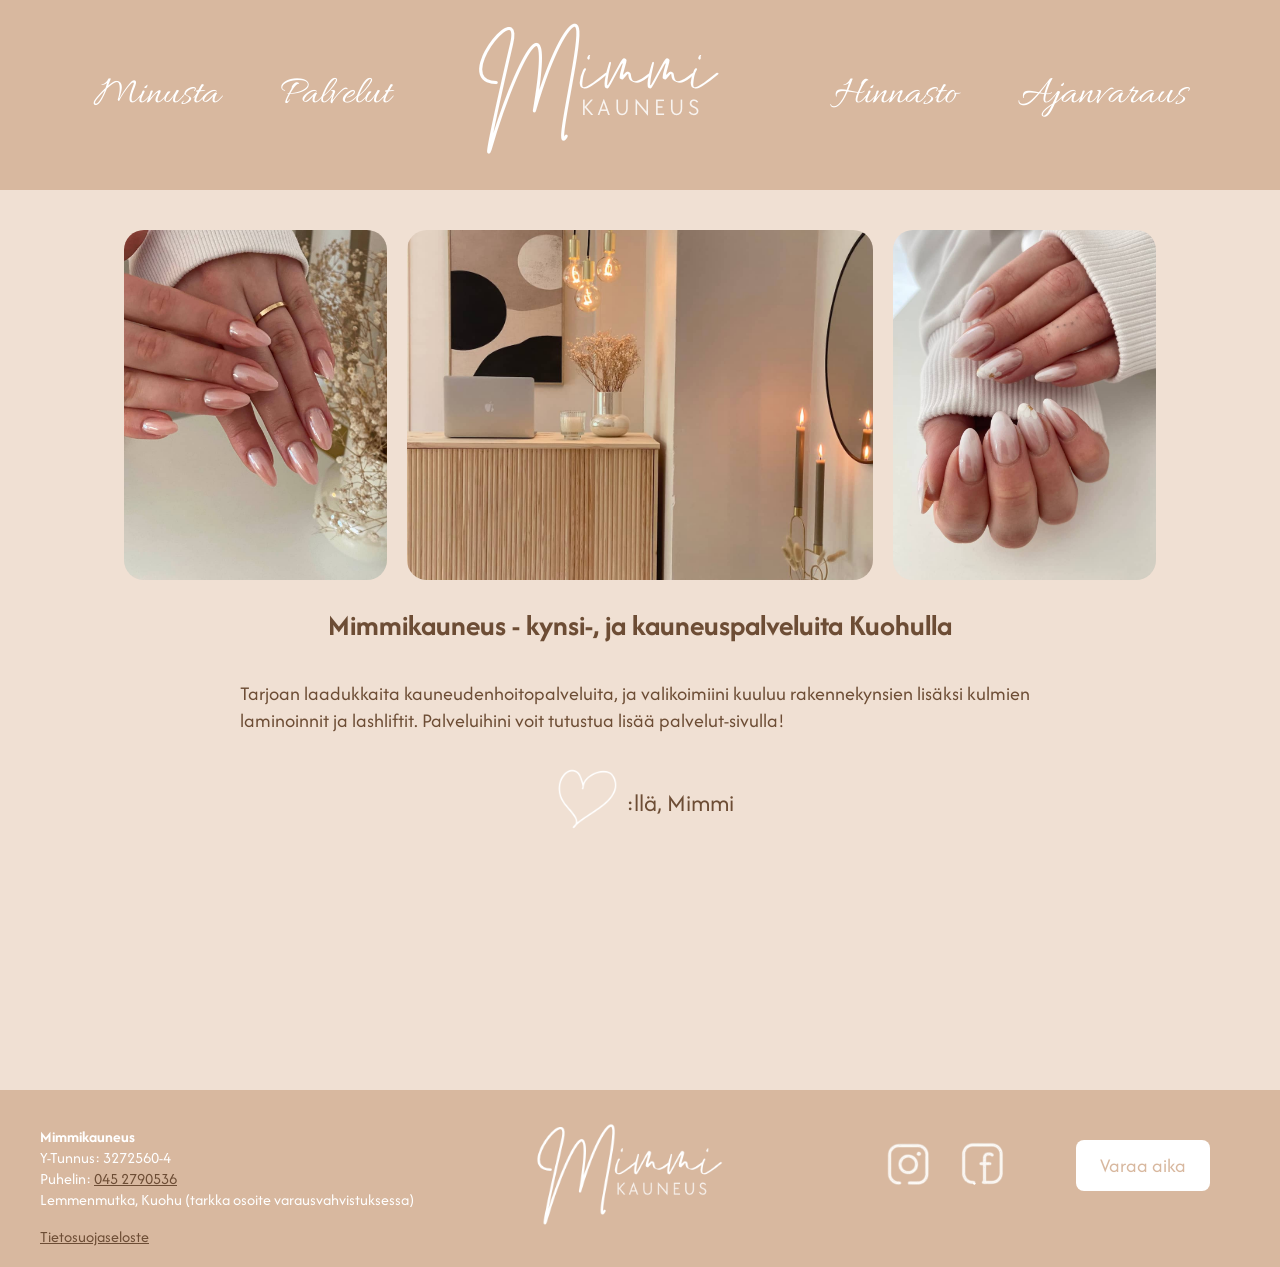
==== index.html @ b6bdaffe "Muokattu minusta sivua ja css, jotta layout menisi paremmin" ====
<!DOCTYPE html>
<html lang="fi">
<head>
    <meta charset="utf-8">
    <meta name="description" content="Mimmikauneus tarjoaa kulmien laminointeja, ripsien kestotaivutuksia sekä rakennekynsipalveluita. Voit varata ajan sivujeni kautta tai suoraan Timmasta!">
    <meta name="viewport" content="width=device-width, initial-scale=1.0">
    <title>Mimmikauneus - Kynnet, ripset sekä kulmien laminoinnit</title>
    <link rel="stylesheet" href="style.css">
    <link rel="icon" type="image/png" sizes="32x32" href="images/mimmifavicon.png">
</head>

<body class="etusivu-page">
    <div class="container">
    <header class="hero">
        <nav class="hero-nav-left">
            <ul>
                <li><a href="minusta.html">Minusta</a></li>
                <li><a href="palvelut.html">Palvelut</a></li>
            </ul>
        </nav>
        <div class="hero-logo">
            <a href="index.html">
                <img src="images/logo_ilmantaustaa.png" alt="Yrityksen logo">
            </a>
        </div>
        <nav class="hero-nav-right">
            <ul>
                <li><a href="hinnasto.html">Hinnasto</a></li>
                <li><a href="ajanvaraus.html">Ajanvaraus</a></li>
            </ul>
        </nav>

    </header>

    <main>

        <section class="etusivu">
        <div class="etusivu-kuvat">
            <img src="images/etusivukuva1.jpg" alt="Mallikuva chromekynsistä">
            <img src="images/etusivu_keskikuva.jpg" alt="Näkymää työhuoneesta">
            <img src="images/etusivukuva2.jpg" alt="Mallikuva babyboomer kynsistä">
            </div>
        </section>

        
    <h2>Mimmikauneus - kynsi-, ja kauneuspalveluita Kuohulla</h2>
   
     <div class="text-content">
<p>Tarjoan laadukkaita kauneudenhoitopalveluita, ja valikoimiini kuuluu rakennekynsien lisäksi
    kulmien laminoinnit ja lashliftit. Palveluihini voit tutustua lisää palvelut-sivulla!
</p>
</div>  

     <div class="allekirjoitus">
    <div class="heart-icon">
        <img src="images/sydän.png" alt="Sydämellä" width="100" height="100">
    </div>

    <div class="sydämellä">
        <p>:llä, Mimmi</p>
    </div>
</div>

      </main>

    <footer>
    <div class="footer-info">
        <p><strong>Mimmikauneus</strong><br>
        Y-Tunnus: 3272560-4<br>
        Puhelin:
        <a href="tel +358452790536" class="footer-phone">045 2790536</a><br>
        Lemmenmutka, Kuohu (tarkka osoite varausvahvistuksessa)</p>
        <a href="https://varaa.timma.fi/dataprotection/mimmikauneus" class="footer-tietosuojaseloste">Tietosuojaseloste</a>
    </div>

    <div class="footer-logo-wrap">
        <a href="index.html">
        <img src="images/logo_ilmantaustaa.png" alt="Mimmikauneus -logo, ilman taustaa" style="height: 150px;">
            </a>
    </div>

<div class="footer-socials">
    <a href="https://www.instagram.com/mimmikauneus/">
        <img src="images/iglogo.png" alt="Instagram-logo" style="width: 60px;">
    </a>
    <a href="https://www.facebook.com/Mimmikauneus">
        <img src="images/fbicon.png" alt="Facebook-logo" style="width: 60px;">
    </a>
</div>

<div class="button">
    <a href="ajanvaraus.html" title="Varaa aikasi helposti tästä" >Varaa aika</a>
</div>

</footer>
</div>
</body>
</html>
---- style.css ----
@import url("https://fonts.googleapis.com/css2?family=Allura&display=swap");
@import url("https://fonts.googleapis.com/css2?family=Afacad+Flux&display=swap");

body {
    margin: 0;
    padding: 0;
    font-family: "Afacad flux", sans-serif;
    color: #6d4d35;
}

.container {
    display: grid;
    grid-template-columns: 1fr;
    grid-template-areas:
    "header"
    "main"
    "nav"
    "footer";
    gap: 0;
}

.hero {
    grid-area: header;
    display: flex;
    align-items: center;
    justify-content: center;
    gap: 0;
    padding: 20px;
    height: 150px;
    background-color: #D8B89F;
    font-family: Allura, sans-serif;
    color: #FFFFFF;
}

.hero-logo {
    display: flex;
    justify-content: center;
    gap: 40px;
}

.hero-logo img {
    margin: 0;
}

.hero-nav {
    flex: 0;
}

nav ul, .hero-nav-left ul, .hero-nav-right ul {
    list-style: none;
    padding: 0;
    margin: 0;
    display: flex;
    align-items: center;
}

.hero-nav-left li, .hero-nav-right li {
    margin: 0 30px;
    font-size: 40px;
}

nav a:link,
nav a:visited {
    text-decoration: none;
    color: #FFFFFF;
}

nav a:hover,
nav a:focus {
    cursor: pointer;
    opacity: 0.7;
}

.etusivu-kuvat {
    display: flex;
    gap: 20px;
    justify-content: center;   
}

.etusivu-kuvat img {
    width: auto;
    height: 350px;
    border-radius: 20px;
    margin-top: 40px;
    margin-right: 0;
}

.etusivu-kuvat img:last-child {
    margin-right: 0;
}

.allekirjoitus {
    display: flex;          
    align-items: center;    
    justify-content: center; 
    gap: 0px;              
    margin-top: 20px;       
}

.sydämellä p {
    margin: 0;
    font-size: 25px; 
}


.heart-icon img {
    width: 80px;  
    height: auto;
}

main {
    grid-area: main;
    text-align: center;
    margin: 0;
    padding: 0;
    background-color: #f0e0d3;
    font-size: 20px;
    min-height: 900px;
}

main p {
    max-width: 800px;
    margin-left: auto;
    margin-right: auto;
    text-align: left;
}

.minusta-page .about-title {
    margin-top: -10px;
    margin-bottom: 10px;
    text-align: left;
}

.minusta-page .mimmi {
    font-family: "Allura", cursive;
    font-size: 70px; 
    color: #6d4d35;
}


.minusta-page .about-container {
    display: flex;
    align-items: flex-start;
    gap: 40px;
    max-width: 1100px; 
    margin: 40px auto;
    padding: 0 20px;
}

.minusta-page .text-content {
    margin-top: 10px;
}

.minusta-page .minusta-image {
    display: flex;
    justify-content: center;
    align-items: flex-start;
    gap: 20px;
    margin-top: 0px;
    width: 100%;
    }

.minusta-page .minusta-image img {
    width: 100%;
    max-width: 420px; 
    height: auto;
    border-radius: 10px;
    margin-top: 100px;
}


.hinnasto-page .image-row img {
    height: 630px;
    width: auto;
    border-radius: 20px;
    margin-top: 25px;
    margin-right: 25px;
    display: block;
}

.hinnasto-page .image-row {
    display: flex;
    justify-content: center;
    align-items: flex-start;
    gap: 20px;
    margin-top: 20px;
    width: 100%;
}

h3 {
    margin-top: 40px;  
}

.hinnasto-page .lisakuvat-image-row {
    display: flex;
    justify-content: center;
    gap: 15px;
    margin: 20px 0;
}

.hinnasto-page .lisakuvat-image-row img {
    width: 250px;
    border-radius: 20px;
    margin: 20px 7px;
}

.palvelut-page .palvelu-images {
    display: flex;
    justify-content: center;
    align-items: flex-start;
    gap: 20px;
    margin-top: 20px;
    width: 100%;
}

.palvelut-page .palvelu-images img {
    height: 450px;
    width: auto;
    border-radius: 20px;
    margin-top: 25px;
    margin-right: 15px;
    display: block;
}

.text-content {
margin-bottom: 25px;
margin-top: 35px;
}


footer {
    grid-area: footer;
    display: flex;
    justify-content: space-between; 
    align-items: flex-start;        
    box-sizing: border-box;
    padding: 20px 40px;            
    background-color: #D8B89F;
    color: #FFFFFF;
    height: auto;
    position: relative;
}

.footer-phone {
    color: #6d4d35;
}

.footer-tietosuojaseloste {
    color: #6d4d35;
}

footer img {
    position: static; 
    transform: none;
    margin: 0;
}


.footer-logo-wrap {
    position: absolute;
    left: 50%;
    top: 50%;
    transform: translate(-50%, -50%);
    display: flex;
    justify-content: center;
}


.footer-socials {
    display: flex;
    gap: 15px;
    margin-top: 22px;
    margin-left: 400px;
}

.button a {
    display: grid;
    margin-top: 30px;
    margin-right: 30px;
    padding: 12px 24px;
    background-color: #ffffff;
    color: #D8B89F;
    font-size: 20px;
    border-radius: 8px;
    text-decoration: none;
    font-family: "Afacad Flux", sans-serif;
    transition: 0.2s;
}

.button a:hover {
    background-color: #f5e8df;
    cursor: pointer;
}


@media (max-width: 768px) {
    .etusivu-page .etusivu-kuvat {
        display: flex;
        flex-direction: row;
        align-items: center;
        justify-content: center;
        padding: 20px;
        gap: 10px;
    }

    .etusivu-page .etusivu-kuvat img {
        width: 30%;
        max-width: 350px;
        height: 200px;
    }

    .hinnasto-page .image-row,
    .lisakuvat-image-row {
        flex-direction: column;
        align-items: center;
        gap: 20px;
    }

    .hinnasto-page .image-row img,
    .lisakuvat-image-row img {
        width: 90%;
        max-width: 350px;
        margin-right: 0;
    }
    
    .palvelut-page .palvelu-images {
        flex-direction: column;
        align-items: center;
        gap: 20px;
    }
    
    .palvelut-page .palvelu-images img {
        width: 90%;
        max-width: 350px;
        height: 450px;
        margin-right: 0;
    }

    .minusta-page .minusta-image {
        
        align-items: center;
        gap: 20px;
    }

    .minusta-page .minusta-image img {
        display: block;
        width: 90%;
        max-width: 350px;
        margin-right: 0;
    }

    .minusta-page .about-container {
        flex-direction: column;
        align-items: center;
        text-align: center;
        gap: 40px;
    }

    main p {
        max-width: 90%;
        margin-bottom: 0;
        padding-bottom: 0;
        margin-left: auto;
        margin-right: auto;
        font-size: 18px;
    }
    h3 {
        font-size: 22px;
    }
    .hero-nav-left ul,
    .hero-nav-right ul {
        flex-direction: column;
        gap: 10px;
    }
    .hero-nav-left li,
    .hero-nav-right li {
        font-size: 36px;
    }
    .hero-logo img {
        width: 180px;
        height: auto;
    }
    .hero {
        flex-direction: column;
        gap: 20px;
        height: auto;
        padding: 30px 0;
    }
    .footer-logo-wrap {
        position: static;
        transform: none;
        display: flex;
        justify-content: center;
        width: 100%;
        margin: 10px 0;
    }

    .footer-logo-wrap img {
        width: auto;
        height: 50px;
    }

    .footer-socials {
        margin-top: 0;
        margin-left: 0;
        justify-content: center;
    }

    .button {
        margin-top: 10px;
        margin-left: 0;
        margin-bottom: 20px;
    }

    .button a {
        margin: 0 auto;
    }

    footer {
        flex-direction: column;
        align-items: center;
        gap: 20px;
        height: auto;
        overflow: auto;
    }

    .footer-info {
        flex-direction: column;
        text-align: center;   
    }
}
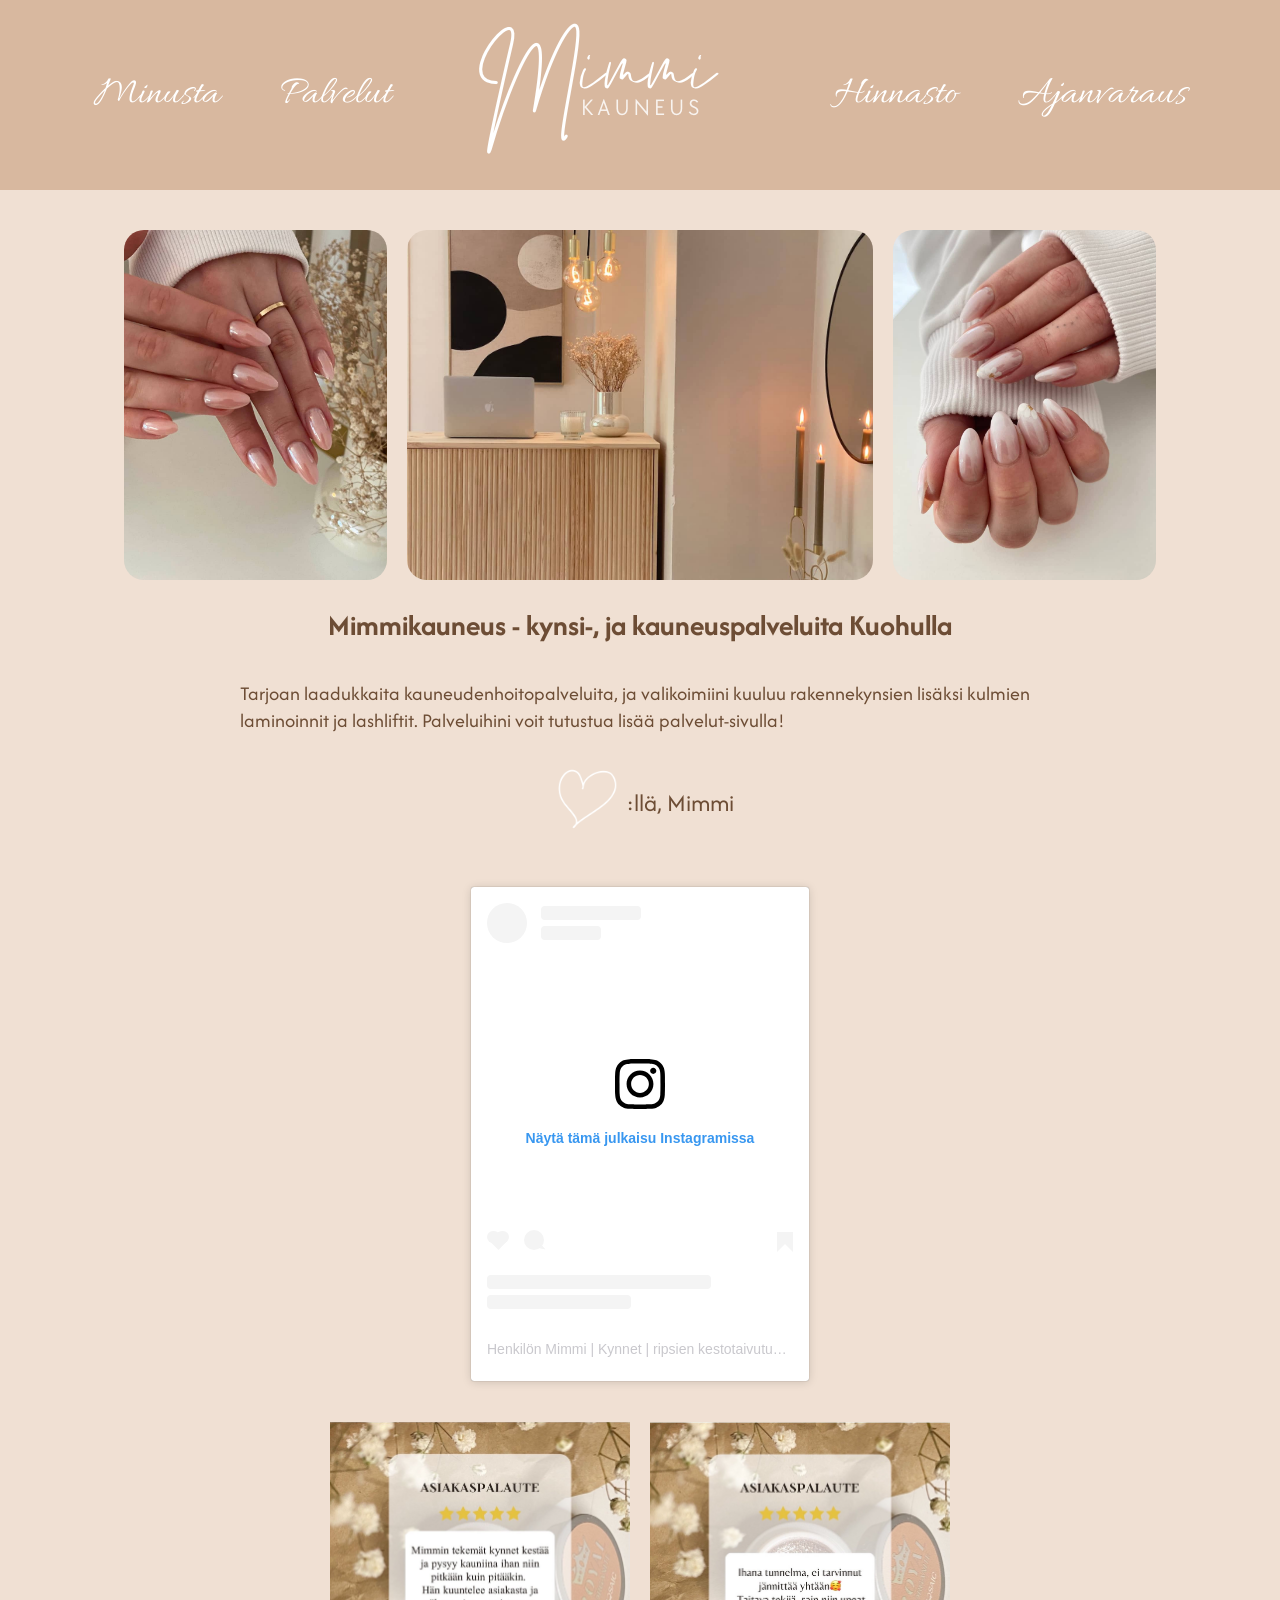
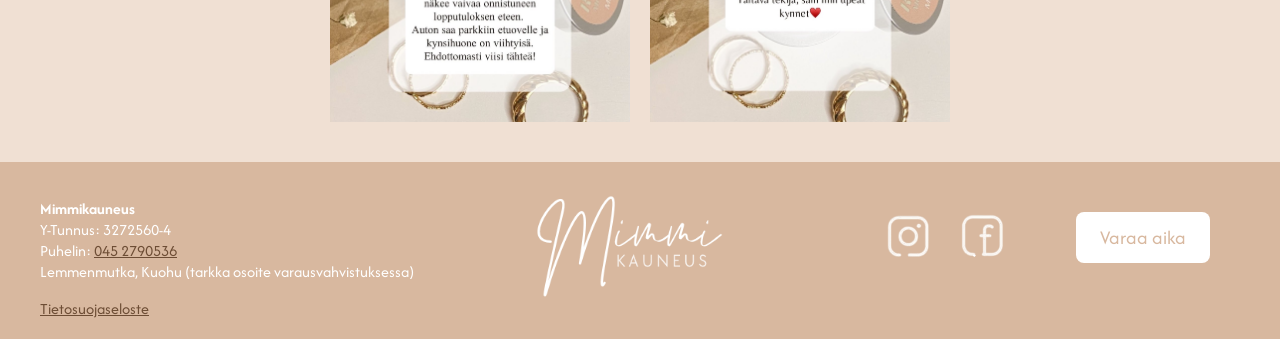
==== commit 9a324dff: "Lisäsin videoupotten instagramista etusivulle sekä 2 asiakaspalautekuvaa" ====
--- a/index.html
+++ b/index.html
@@ -61,6 +61,18 @@
     </div>
 </div>
 
+<div class="content-wrapper">
+    <div class="instagram-container">
+    <blockquote class="instagram-media" data-instgrm-captioned data-instgrm-permalink="https://www.instagram.com/reel/DO6Z-EXDJIs/?utm_source=ig_embed&amp;utm_campaign=loading" data-instgrm-version="14" style=" background:#FFF; border:0; border-radius:3px; box-shadow:0 0 1px 0 rgba(0,0,0,0.5),0 1px 10px 0 rgba(0,0,0,0.15); margin: 1px; max-width:540px; min-width:326px; padding:0; width:99.375%; width:-webkit-calc(100% - 2px); width:calc(100% - 2px);"><div style="padding:16px;"> <a href="https://www.instagram.com/reel/DO6Z-EXDJIs/?utm_source=ig_embed&amp;utm_campaign=loading" style=" background:#FFFFFF; line-height:0; padding:0 0; text-align:center; text-decoration:none; width:100%;" target="_blank"> <div style=" display: flex; flex-direction: row; align-items: center;"> <div style="background-color: #F4F4F4; border-radius: 50%; flex-grow: 0; height: 40px; margin-right: 14px; width: 40px;"></div> <div style="display: flex; flex-direction: column; flex-grow: 1; justify-content: center;"> <div style=" background-color: #F4F4F4; border-radius: 4px; flex-grow: 0; height: 14px; margin-bottom: 6px; width: 100px;"></div> <div style=" background-color: #F4F4F4; border-radius: 4px; flex-grow: 0; height: 14px; width: 60px;"></div></div></div><div style="padding: 19% 0;"></div> <div style="display:block; height:50px; margin:0 auto 12px; width:50px;"><svg width="50px" height="50px" viewBox="0 0 60 60" version="1.1" xmlns="https://www.w3.org/2000/svg" xmlns:xlink="https://www.w3.org/1999/xlink"><g stroke="none" stroke-width="1" fill="none" fill-rule="evenodd"><g transform="translate(-511.000000, -20.000000)" fill="#000000"><g><path d="M556.869,30.41 C554.814,30.41 553.148,32.076 553.148,34.131 C553.148,36.186 554.814,37.852 556.869,37.852 C558.924,37.852 560.59,36.186 560.59,34.131 C560.59,32.076 558.924,30.41 556.869,30.41 M541,60.657 C535.114,60.657 530.342,55.887 530.342,50 C530.342,44.114 535.114,39.342 541,39.342 C546.887,39.342 551.658,44.114 551.658,50 C551.658,55.887 546.887,60.657 541,60.657 M541,33.886 C532.1,33.886 524.886,41.1 524.886,50 C524.886,58.899 532.1,66.113 541,66.113 C549.9,66.113 557.115,58.899 557.115,50 C557.115,41.1 549.9,33.886 541,33.886 M565.378,62.101 C565.244,65.022 564.756,66.606 564.346,67.663 C563.803,69.06 563.154,70.057 562.106,71.106 C561.058,72.155 560.06,72.803 558.662,73.347 C557.607,73.757 556.021,74.244 553.102,74.378 C549.944,74.521 548.997,74.552 541,74.552 C533.003,74.552 532.056,74.521 528.898,74.378 C525.979,74.244 524.393,73.757 523.338,73.347 C521.94,72.803 520.942,72.155 519.894,71.106 C518.846,70.057 518.197,69.06 517.654,67.663 C517.244,66.606 516.755,65.022 516.623,62.101 C516.479,58.943 516.448,57.996 516.448,50 C516.448,42.003 516.479,41.056 516.623,37.899 C516.755,34.978 517.244,33.391 517.654,32.338 C518.197,30.938 518.846,29.942 519.894,28.894 C520.942,27.846 521.94,27.196 523.338,26.654 C524.393,26.244 525.979,25.756 528.898,25.623 C532.057,25.479 533.004,25.448 541,25.448 C548.997,25.448 549.943,25.479 553.102,25.623 C556.021,25.756 557.607,26.244 558.662,26.654 C560.06,27.196 561.058,27.846 562.106,28.894 C563.154,29.942 563.803,30.938 564.346,32.338 C564.756,33.391 565.244,34.978 565.378,37.899 C565.522,41.056 565.552,42.003 565.552,50 C565.552,57.996 565.522,58.943 565.378,62.101 M570.82,37.631 C570.674,34.438 570.167,32.258 569.425,30.349 C568.659,28.377 567.633,26.702 565.965,25.035 C564.297,23.368 562.623,22.342 560.652,21.575 C558.743,20.834 556.562,20.326 553.369,20.18 C550.169,20.033 549.148,20 541,20 C532.853,20 531.831,20.033 528.631,20.18 C525.438,20.326 523.257,20.834 521.349,21.575 C519.376,22.342 517.703,23.368 516.035,25.035 C514.368,26.702 513.342,28.377 512.574,30.349 C511.834,32.258 511.326,34.438 511.181,37.631 C511.035,40.831 511,41.851 511,50 C511,58.147 511.035,59.17 511.181,62.369 C511.326,65.562 511.834,67.743 512.574,69.651 C513.342,71.625 514.368,73.296 516.035,74.965 C517.703,76.634 519.376,77.658 521.349,78.425 C523.257,79.167 525.438,79.673 528.631,79.82 C531.831,79.965 532.853,80.001 541,80.001 C549.148,80.001 550.169,79.965 553.369,79.82 C556.562,79.673 558.743,79.167 560.652,78.425 C562.623,77.658 564.297,76.634 565.965,74.965 C567.633,73.296 568.659,71.625 569.425,69.651 C570.167,67.743 570.674,65.562 570.82,62.369 C570.966,59.17 571,58.147 571,50 C571,41.851 570.966,40.831 570.82,37.631"></path></g></g></g></svg></div><div style="padding-top: 8px;"> <div style=" color:#3897f0; font-family:Arial,sans-serif; font-size:14px; font-style:normal; font-weight:550; line-height:18px;">Näytä tämä julkaisu Instagramissa</div></div><div style="padding: 12.5% 0;"></div> <div style="display: flex; flex-direction: row; margin-bottom: 14px; align-items: center;"><div> <div style="background-color: #F4F4F4; border-radius: 50%; height: 12.5px; width: 12.5px; transform: translateX(0px) translateY(7px);"></div> <div style="background-color: #F4F4F4; height: 12.5px; transform: rotate(-45deg) translateX(3px) translateY(1px); width: 12.5px; flex-grow: 0; margin-right: 14px; margin-left: 2px;"></div> <div style="background-color: #F4F4F4; border-radius: 50%; height: 12.5px; width: 12.5px; transform: translateX(9px) translateY(-18px);"></div></div><div style="margin-left: 8px;"> <div style=" background-color: #F4F4F4; border-radius: 50%; flex-grow: 0; height: 20px; width: 20px;"></div> <div style=" width: 0; height: 0; border-top: 2px solid transparent; border-left: 6px solid #f4f4f4; border-bottom: 2px solid transparent; transform: translateX(16px) translateY(-4px) rotate(30deg)"></div></div><div style="margin-left: auto;"> <div style=" width: 0px; border-top: 8px solid #F4F4F4; border-right: 8px solid transparent; transform: translateY(16px);"></div> <div style=" background-color: #F4F4F4; flex-grow: 0; height: 12px; width: 16px; transform: translateY(-4px);"></div> <div style=" width: 0; height: 0; border-top: 8px solid #F4F4F4; border-left: 8px solid transparent; transform: translateY(-4px) translateX(8px);"></div></div></div> <div style="display: flex; flex-direction: column; flex-grow: 1; justify-content: center; margin-bottom: 24px;"> <div style=" background-color: #F4F4F4; border-radius: 4px; flex-grow: 0; height: 14px; margin-bottom: 6px; width: 224px;"></div> <div style=" background-color: #F4F4F4; border-radius: 4px; flex-grow: 0; height: 14px; width: 144px;"></div></div></a><p style=" color:#c9c8cd; font-family:Arial,sans-serif; font-size:14px; line-height:17px; margin-bottom:0; margin-top:8px; overflow:hidden; padding:8px 0 7px; text-align:center; text-overflow:ellipsis; white-space:nowrap;"><a href="https://www.instagram.com/reel/DO6Z-EXDJIs/?utm_source=ig_embed&amp;utm_campaign=loading" style=" color:#c9c8cd; font-family:Arial,sans-serif; font-size:14px; font-style:normal; font-weight:normal; line-height:17px; text-decoration:none;" target="_blank">Henkilön Mimmi | Kynnet | ripsien kestotaivutus | kulmien laminointi (@mimmikauneus) jakama julkaisu</a></p></div></blockquote>
+    <script async src="//www.instagram.com/embed.js"></script>
+</div>
+
+<div class="feedback-container">
+    <img src="images/arvostelu1.jpg" alt="Asiakaspalaute kynsistä" width="300px">
+    <img src="images/arvostelu2.jpg" alt="Asiakaspalaute kynsistä" width="300px">
+</div>
+</div>
+
       </main>
 
     <footer>
--- a/style.css
+++ b/style.css
@@ -106,6 +106,38 @@
 .heart-icon img {
     width: 80px;  
     height: auto;
+}
+
+.content-wrapper {
+    display: flex;
+    flex-direction: column;
+    align-items: center;
+    gap: 40px; 
+    margin: 40px auto;
+}
+
+.instagram-container {
+    width: 100%;
+    max-width: 340px;
+    display: flex;
+    justify-content: center;
+}
+
+
+.feedback-container {
+    display: flex;
+    flex-direction: row; 
+    justify-content: center;
+    gap: 20px;
+    width: 100%;
+    max-width: 300px; 
+}
+
+.feedback-img {
+    width: 45%; 
+    max-width: 350px;
+    height: auto;
+    border-radius: 20px;
 }
 
 main {
@@ -309,6 +341,15 @@
         height: 200px;
     }
 
+    .feedback-container {
+        flex-direction: column;
+        align-items: center;
+    }
+    .feedback-img {
+        width: 90%;
+    }
+
+
     .hinnasto-page .image-row,
     .lisakuvat-image-row {
         flex-direction: column;
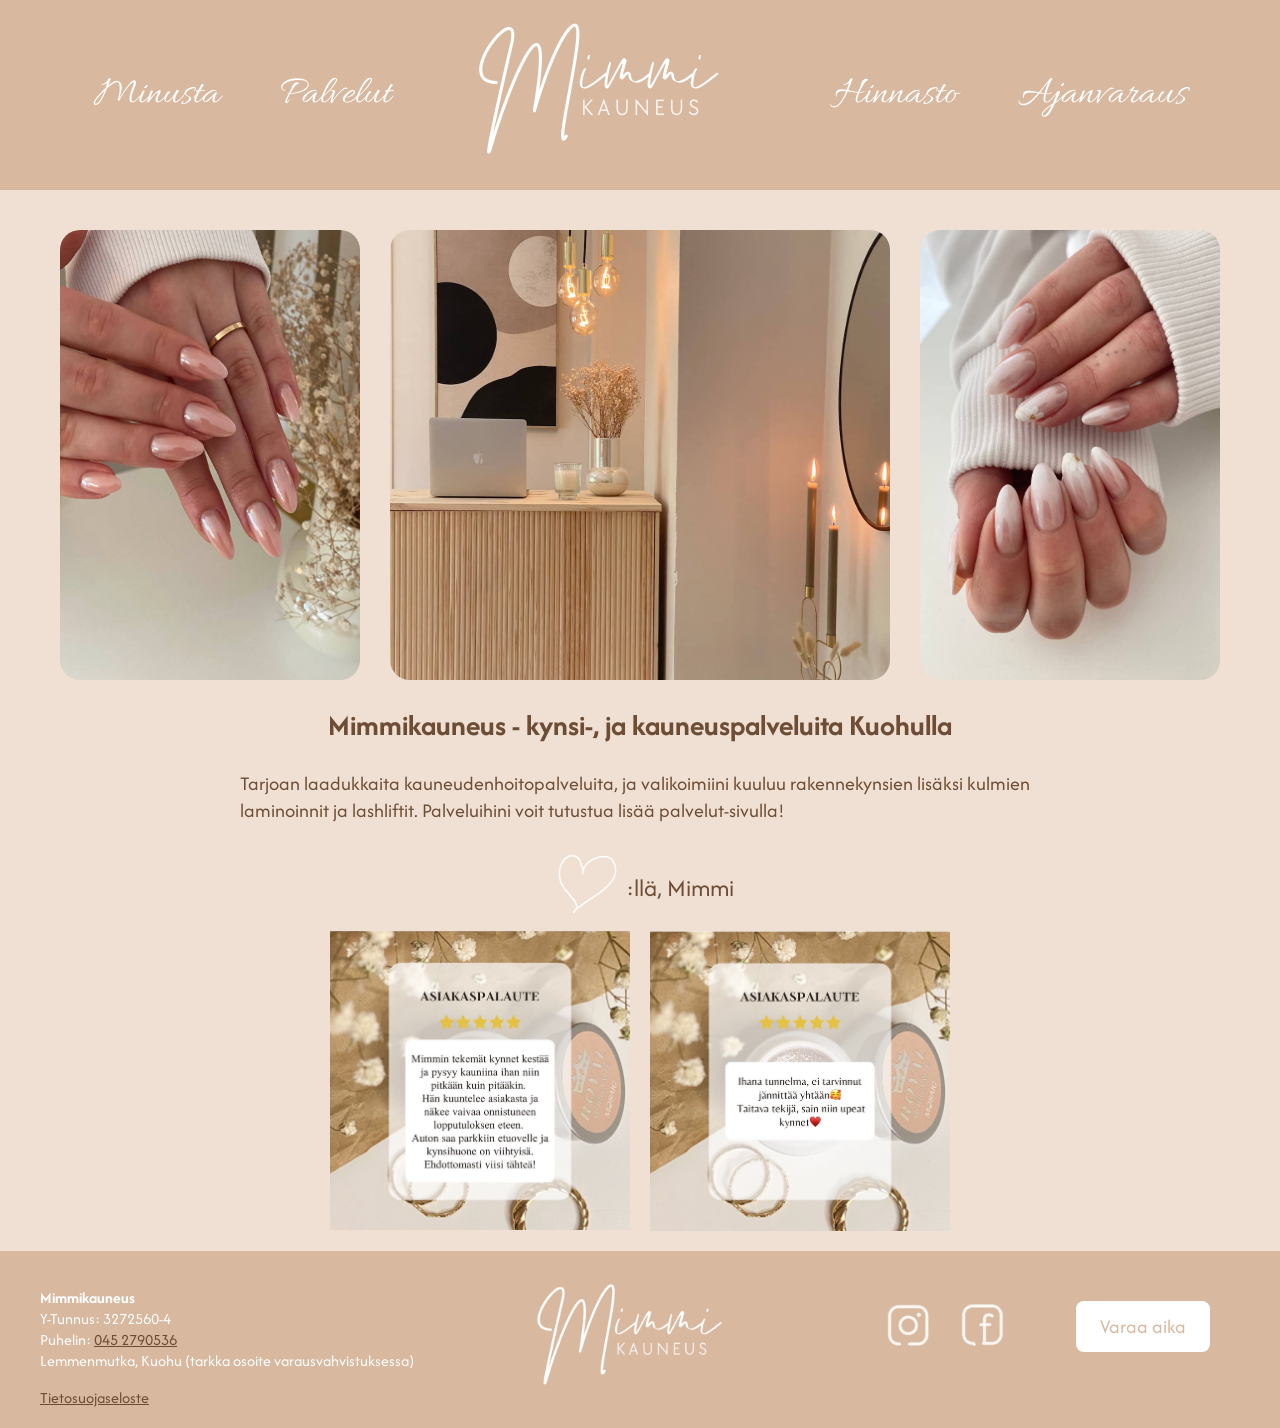
==== commit 3688e559: "Poistin instagram-videoupotuksen etusivulta ja muokkasin etusivun kuvien leveyttä" ====
--- a/index.html
+++ b/index.html
@@ -36,9 +36,9 @@
 
         <section class="etusivu">
         <div class="etusivu-kuvat">
-            <img src="images/etusivukuva1.jpg" alt="Mallikuva chromekynsistä">
-            <img src="images/etusivu_keskikuva.jpg" alt="Näkymää työhuoneesta">
-            <img src="images/etusivukuva2.jpg" alt="Mallikuva babyboomer kynsistä">
+            <img src="images/etusivukuva1.jpg" width="300" alt="Mallikuva chromekynsistä">
+            <img src="images/etusivu_keskikuva.jpg" width="500" alt="Näkymää työhuoneesta">
+            <img src="images/etusivukuva2.jpg" width="300" alt="Mallikuva babyboomer kynsistä">
             </div>
         </section>
 
@@ -61,17 +61,14 @@
     </div>
 </div>
 
-<div class="content-wrapper">
-    <div class="instagram-container">
-    <blockquote class="instagram-media" data-instgrm-captioned data-instgrm-permalink="https://www.instagram.com/reel/DO6Z-EXDJIs/?utm_source=ig_embed&amp;utm_campaign=loading" data-instgrm-version="14" style=" background:#FFF; border:0; border-radius:3px; box-shadow:0 0 1px 0 rgba(0,0,0,0.5),0 1px 10px 0 rgba(0,0,0,0.15); margin: 1px; max-width:540px; min-width:326px; padding:0; width:99.375%; width:-webkit-calc(100% - 2px); width:calc(100% - 2px);"><div style="padding:16px;"> <a href="https://www.instagram.com/reel/DO6Z-EXDJIs/?utm_source=ig_embed&amp;utm_campaign=loading" style=" background:#FFFFFF; line-height:0; padding:0 0; text-align:center; text-decoration:none; width:100%;" target="_blank"> <div style=" display: flex; flex-direction: row; align-items: center;"> <div style="background-color: #F4F4F4; border-radius: 50%; flex-grow: 0; height: 40px; margin-right: 14px; width: 40px;"></div> <div style="display: flex; flex-direction: column; flex-grow: 1; justify-content: center;"> <div style=" background-color: #F4F4F4; border-radius: 4px; flex-grow: 0; height: 14px; margin-bottom: 6px; width: 100px;"></div> <div style=" background-color: #F4F4F4; border-radius: 4px; flex-grow: 0; height: 14px; width: 60px;"></div></div></div><div style="padding: 19% 0;"></div> <div style="display:block; height:50px; margin:0 auto 12px; width:50px;"><svg width="50px" height="50px" viewBox="0 0 60 60" version="1.1" xmlns="https://www.w3.org/2000/svg" xmlns:xlink="https://www.w3.org/1999/xlink"><g stroke="none" stroke-width="1" fill="none" fill-rule="evenodd"><g transform="translate(-511.000000, -20.000000)" fill="#000000"><g><path d="M556.869,30.41 C554.814,30.41 553.148,32.076 553.148,34.131 C553.148,36.186 554.814,37.852 556.869,37.852 C558.924,37.852 560.59,36.186 560.59,34.131 C560.59,32.076 558.924,30.41 556.869,30.41 M541,60.657 C535.114,60.657 530.342,55.887 530.342,50 C530.342,44.114 535.114,39.342 541,39.342 C546.887,39.342 551.658,44.114 551.658,50 C551.658,55.887 546.887,60.657 541,60.657 M541,33.886 C532.1,33.886 524.886,41.1 524.886,50 C524.886,58.899 532.1,66.113 541,66.113 C549.9,66.113 557.115,58.899 557.115,50 C557.115,41.1 549.9,33.886 541,33.886 M565.378,62.101 C565.244,65.022 564.756,66.606 564.346,67.663 C563.803,69.06 563.154,70.057 562.106,71.106 C561.058,72.155 560.06,72.803 558.662,73.347 C557.607,73.757 556.021,74.244 553.102,74.378 C549.944,74.521 548.997,74.552 541,74.552 C533.003,74.552 532.056,74.521 528.898,74.378 C525.979,74.244 524.393,73.757 523.338,73.347 C521.94,72.803 520.942,72.155 519.894,71.106 C518.846,70.057 518.197,69.06 517.654,67.663 C517.244,66.606 516.755,65.022 516.623,62.101 C516.479,58.943 516.448,57.996 516.448,50 C516.448,42.003 516.479,41.056 516.623,37.899 C516.755,34.978 517.244,33.391 517.654,32.338 C518.197,30.938 518.846,29.942 519.894,28.894 C520.942,27.846 521.94,27.196 523.338,26.654 C524.393,26.244 525.979,25.756 528.898,25.623 C532.057,25.479 533.004,25.448 541,25.448 C548.997,25.448 549.943,25.479 553.102,25.623 C556.021,25.756 557.607,26.244 558.662,26.654 C560.06,27.196 561.058,27.846 562.106,28.894 C563.154,29.942 563.803,30.938 564.346,32.338 C564.756,33.391 565.244,34.978 565.378,37.899 C565.522,41.056 565.552,42.003 565.552,50 C565.552,57.996 565.522,58.943 565.378,62.101 M570.82,37.631 C570.674,34.438 570.167,32.258 569.425,30.349 C568.659,28.377 567.633,26.702 565.965,25.035 C564.297,23.368 562.623,22.342 560.652,21.575 C558.743,20.834 556.562,20.326 553.369,20.18 C550.169,20.033 549.148,20 541,20 C532.853,20 531.831,20.033 528.631,20.18 C525.438,20.326 523.257,20.834 521.349,21.575 C519.376,22.342 517.703,23.368 516.035,25.035 C514.368,26.702 513.342,28.377 512.574,30.349 C511.834,32.258 511.326,34.438 511.181,37.631 C511.035,40.831 511,41.851 511,50 C511,58.147 511.035,59.17 511.181,62.369 C511.326,65.562 511.834,67.743 512.574,69.651 C513.342,71.625 514.368,73.296 516.035,74.965 C517.703,76.634 519.376,77.658 521.349,78.425 C523.257,79.167 525.438,79.673 528.631,79.82 C531.831,79.965 532.853,80.001 541,80.001 C549.148,80.001 550.169,79.965 553.369,79.82 C556.562,79.673 558.743,79.167 560.652,78.425 C562.623,77.658 564.297,76.634 565.965,74.965 C567.633,73.296 568.659,71.625 569.425,69.651 C570.167,67.743 570.674,65.562 570.82,62.369 C570.966,59.17 571,58.147 571,50 C571,41.851 570.966,40.831 570.82,37.631"></path></g></g></g></svg></div><div style="padding-top: 8px;"> <div style=" color:#3897f0; font-family:Arial,sans-serif; font-size:14px; font-style:normal; font-weight:550; line-height:18px;">Näytä tämä julkaisu Instagramissa</div></div><div style="padding: 12.5% 0;"></div> <div style="display: flex; flex-direction: row; margin-bottom: 14px; align-items: center;"><div> <div style="background-color: #F4F4F4; border-radius: 50%; height: 12.5px; width: 12.5px; transform: translateX(0px) translateY(7px);"></div> <div style="background-color: #F4F4F4; height: 12.5px; transform: rotate(-45deg) translateX(3px) translateY(1px); width: 12.5px; flex-grow: 0; margin-right: 14px; margin-left: 2px;"></div> <div style="background-color: #F4F4F4; border-radius: 50%; height: 12.5px; width: 12.5px; transform: translateX(9px) translateY(-18px);"></div></div><div style="margin-left: 8px;"> <div style=" background-color: #F4F4F4; border-radius: 50%; flex-grow: 0; height: 20px; width: 20px;"></div> <div style=" width: 0; height: 0; border-top: 2px solid transparent; border-left: 6px solid #f4f4f4; border-bottom: 2px solid transparent; transform: translateX(16px) translateY(-4px) rotate(30deg)"></div></div><div style="margin-left: auto;"> <div style=" width: 0px; border-top: 8px solid #F4F4F4; border-right: 8px solid transparent; transform: translateY(16px);"></div> <div style=" background-color: #F4F4F4; flex-grow: 0; height: 12px; width: 16px; transform: translateY(-4px);"></div> <div style=" width: 0; height: 0; border-top: 8px solid #F4F4F4; border-left: 8px solid transparent; transform: translateY(-4px) translateX(8px);"></div></div></div> <div style="display: flex; flex-direction: column; flex-grow: 1; justify-content: center; margin-bottom: 24px;"> <div style=" background-color: #F4F4F4; border-radius: 4px; flex-grow: 0; height: 14px; margin-bottom: 6px; width: 224px;"></div> <div style=" background-color: #F4F4F4; border-radius: 4px; flex-grow: 0; height: 14px; width: 144px;"></div></div></a><p style=" color:#c9c8cd; font-family:Arial,sans-serif; font-size:14px; line-height:17px; margin-bottom:0; margin-top:8px; overflow:hidden; padding:8px 0 7px; text-align:center; text-overflow:ellipsis; white-space:nowrap;"><a href="https://www.instagram.com/reel/DO6Z-EXDJIs/?utm_source=ig_embed&amp;utm_campaign=loading" style=" color:#c9c8cd; font-family:Arial,sans-serif; font-size:14px; font-style:normal; font-weight:normal; line-height:17px; text-decoration:none;" target="_blank">Henkilön Mimmi | Kynnet | ripsien kestotaivutus | kulmien laminointi (@mimmikauneus) jakama julkaisu</a></p></div></blockquote>
-    <script async src="//www.instagram.com/embed.js"></script>
+
+
+<div class="feedback-container">
+    <img src="images/arvostelu1.jpg" width="300px" alt="Asiakaspalaute kynsistä" >
+    <img src="images/arvostelu2.jpg" width="300px" alt="Asiakaspalaute kynsistä" >
 </div>
 
-<div class="feedback-container">
-    <img src="images/arvostelu1.jpg" alt="Asiakaspalaute kynsistä" width="300px">
-    <img src="images/arvostelu2.jpg" alt="Asiakaspalaute kynsistä" width="300px">
-</div>
-</div>
+
 
       </main>
 
--- a/style.css
+++ b/style.css
@@ -73,13 +73,12 @@
 
 .etusivu-kuvat {
     display: flex;
-    gap: 20px;
+    gap: 30px;
     justify-content: center;   
 }
 
 .etusivu-kuvat img {
-    width: auto;
-    height: 350px;
+    height: 450px;
     border-radius: 20px;
     margin-top: 40px;
     margin-right: 0;
@@ -108,36 +107,22 @@
     height: auto;
 }
 
-.content-wrapper {
-    display: flex;
-    flex-direction: column;
-    align-items: center;
-    gap: 40px; 
-    margin: 40px auto;
-}
-
-.instagram-container {
-    width: 100%;
-    max-width: 340px;
-    display: flex;
-    justify-content: center;
-}
-
 
 .feedback-container {
     display: flex;
-    flex-direction: row; 
-    justify-content: center;
-    gap: 20px;
-    width: 100%;
-    max-width: 300px; 
-}
-
-.feedback-img {
-    width: 45%; 
-    max-width: 350px;
+    flex-direction: row;     
+    justify-content: center; 
+    align-items: center;     
+    gap: 20px;               
+    width: 100%;             
+    max-width: 800px;        
+    margin: 0 auto;  
+    margin-bottom: 20px;        
+}
+
+.feedback-img {     
     height: auto;
-    border-radius: 20px;
+    border-radius: 30px;
 }
 
 main {
@@ -236,6 +221,9 @@
     margin: 20px 7px;
 }
 
+
+
+
 .palvelut-page .palvelu-images {
     display: flex;
     justify-content: center;
@@ -244,19 +232,12 @@
     margin-top: 20px;
     width: 100%;
 }
-
+    
 .palvelut-page .palvelu-images img {
-    height: 450px;
-    width: auto;
     border-radius: 20px;
     margin-top: 25px;
-    margin-right: 15px;
+    margin-right: 25px;
     display: block;
-}
-
-.text-content {
-margin-bottom: 25px;
-margin-top: 35px;
 }
 
 
@@ -373,12 +354,10 @@
     .palvelut-page .palvelu-images img {
         width: 90%;
         max-width: 350px;
-        height: 450px;
         margin-right: 0;
     }
 
     .minusta-page .minusta-image {
-        
         align-items: center;
         gap: 20px;
     }
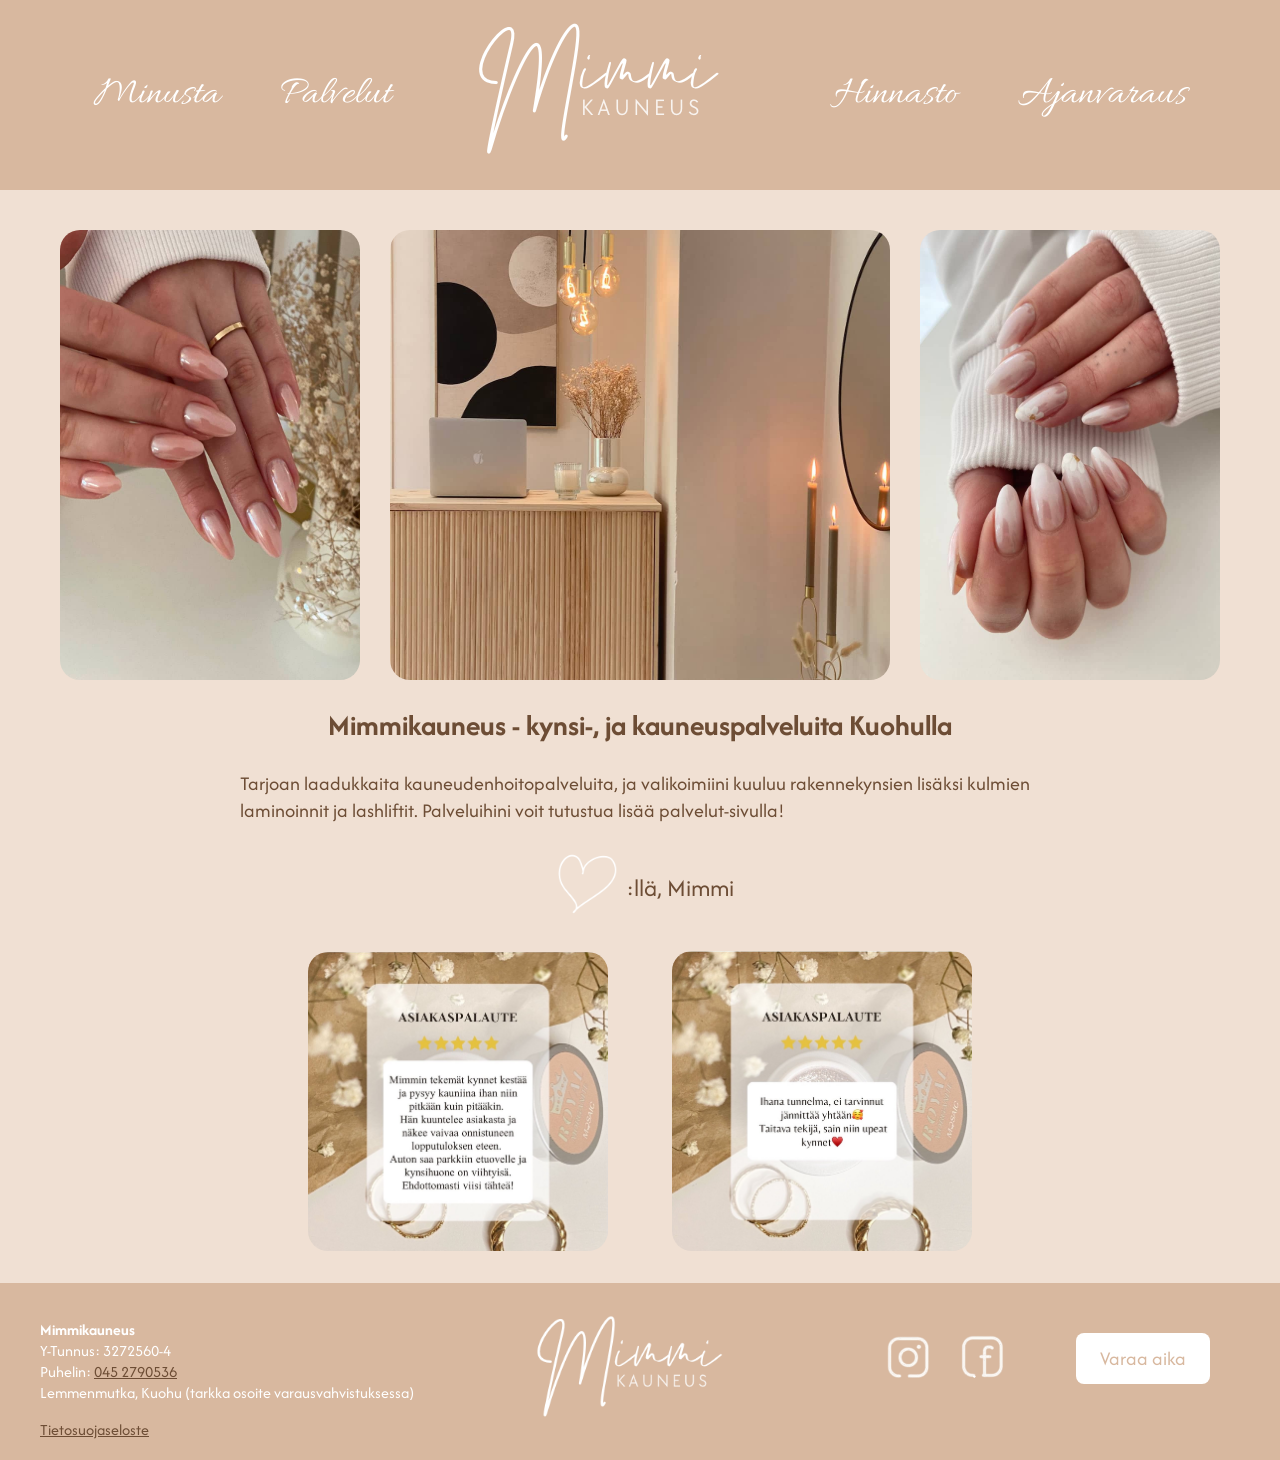
==== commit d7de6b22: "Pientä hiomista etusivun asiakaspalautekuvien sijoitteluun" ====
--- a/index.html
+++ b/index.html
@@ -64,8 +64,10 @@
 
 
 <div class="feedback-container">
+    <div class="feedback-img">
     <img src="images/arvostelu1.jpg" width="300px" alt="Asiakaspalaute kynsistä" >
     <img src="images/arvostelu2.jpg" width="300px" alt="Asiakaspalaute kynsistä" >
+</div>
 </div>
 
 
--- a/style.css
+++ b/style.css
@@ -108,21 +108,25 @@
 }
 
 
-.feedback-container {
+.etusivu-page .feedback-container {
     display: flex;
     flex-direction: row;     
     justify-content: center; 
     align-items: center;     
-    gap: 20px;               
+                  
     width: 100%;             
     max-width: 800px;        
     margin: 0 auto;  
-    margin-bottom: 20px;        
-}
-
-.feedback-img {     
+    padding-bottom: 25px;       
+}
+
+
+.etusivu-page .feedback-img img {     
     height: auto;
-    border-radius: 30px;
+    margin-right: 30px;
+    margin-left: 30px;
+    margin-top: 20px;
+    border-radius: 20px;
 }
 
 main {
@@ -238,6 +242,10 @@
     margin-top: 25px;
     margin-right: 25px;
     display: block;
+}
+
+.palvelut-page .text-content  {
+    padding-bottom: 20px;
 }
 
 
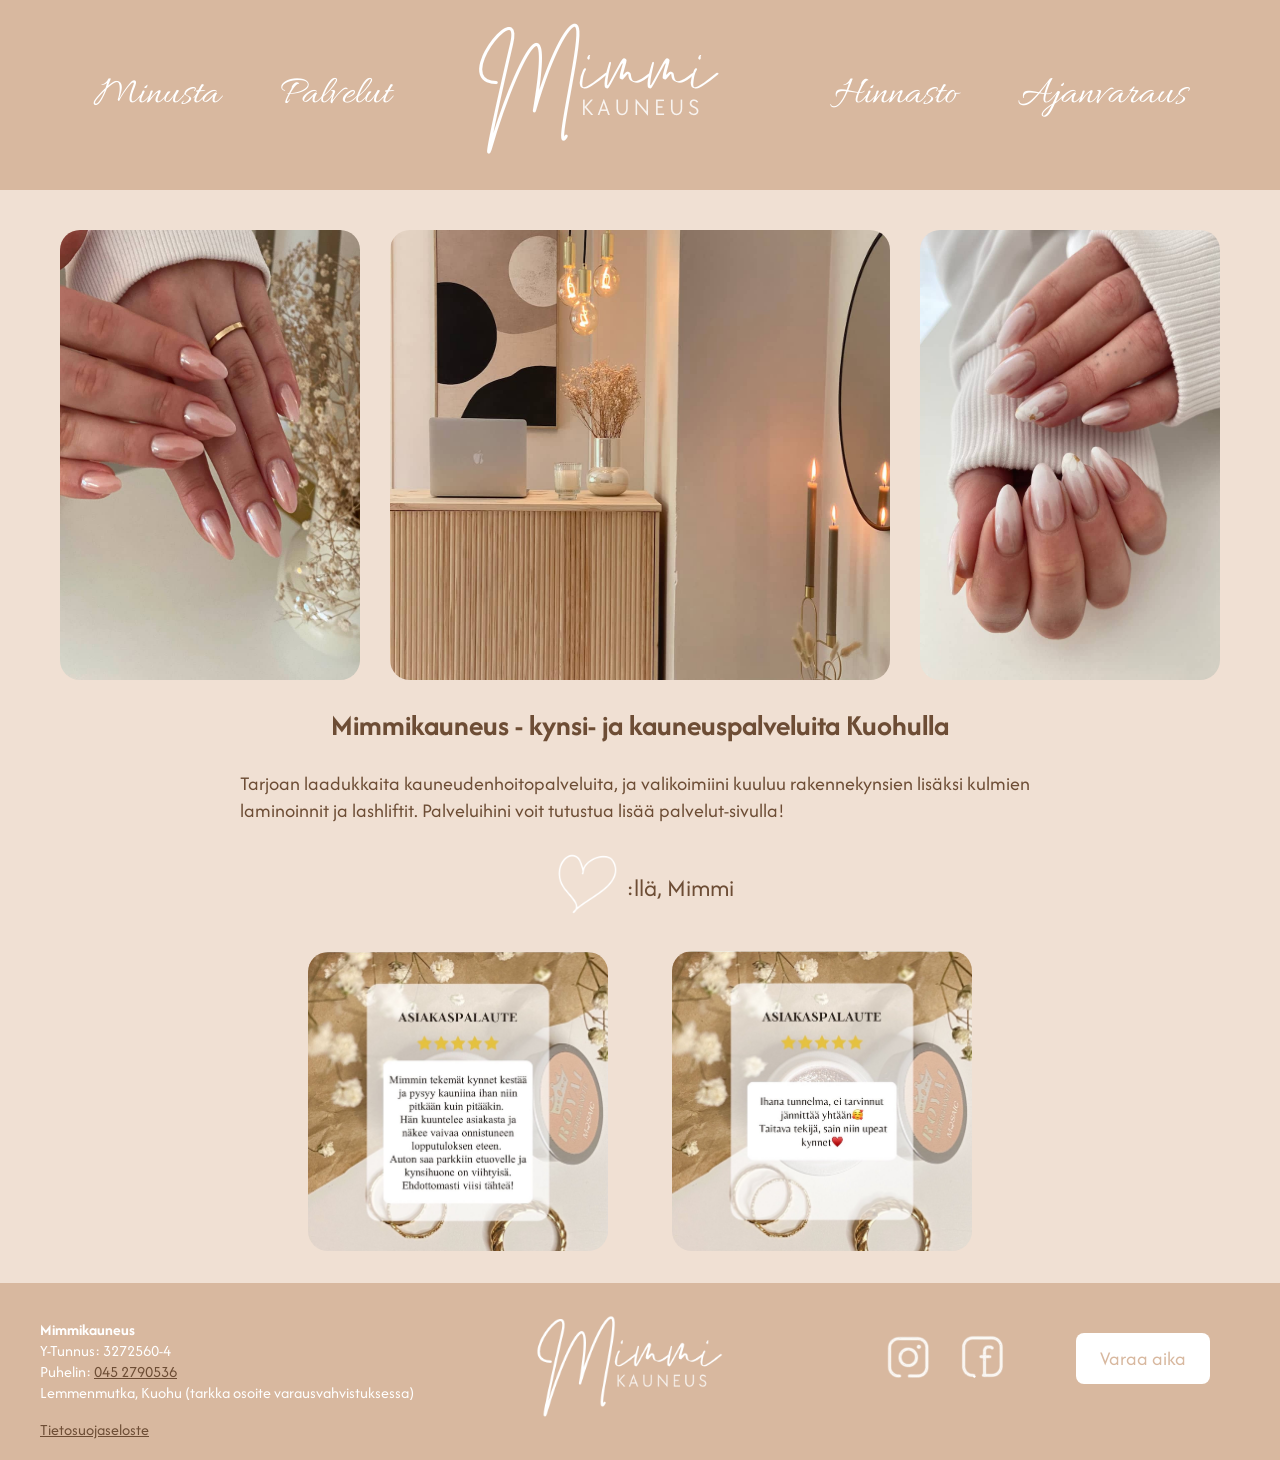
==== commit b055c5e5: "Poistettu koodista ja CSS ylimääräiset rivivälit" ====
--- a/index.html
+++ b/index.html
@@ -43,7 +43,7 @@
         </section>
 
         
-    <h2>Mimmikauneus - kynsi-, ja kauneuspalveluita Kuohulla</h2>
+    <h2>Mimmikauneus - kynsi- ja kauneuspalveluita Kuohulla</h2>
    
      <div class="text-content">
 <p>Tarjoan laadukkaita kauneudenhoitopalveluita, ja valikoimiini kuuluu rakennekynsien lisäksi
--- a/style.css
+++ b/style.css
@@ -101,12 +101,10 @@
     font-size: 25px; 
 }
 
-
 .heart-icon img {
     width: 80px;  
     height: auto;
 }
-
 
 .etusivu-page .feedback-container {
     display: flex;
@@ -120,7 +118,6 @@
     padding-bottom: 25px;       
 }
 
-
 .etusivu-page .feedback-img img {     
     height: auto;
     margin-right: 30px;
@@ -158,7 +155,6 @@
     color: #6d4d35;
 }
 
-
 .minusta-page .about-container {
     display: flex;
     align-items: flex-start;
@@ -188,7 +184,6 @@
     border-radius: 10px;
     margin-top: 100px;
 }
-
 
 .hinnasto-page .image-row img {
     height: 630px;
@@ -225,9 +220,6 @@
     margin: 20px 7px;
 }
 
-
-
-
 .palvelut-page .palvelu-images {
     display: flex;
     justify-content: center;
@@ -247,7 +239,6 @@
 .palvelut-page .text-content  {
     padding-bottom: 20px;
 }
-
 
 footer {
     grid-area: footer;
@@ -276,7 +267,6 @@
     margin: 0;
 }
 
-
 .footer-logo-wrap {
     position: absolute;
     left: 50%;
@@ -285,7 +275,6 @@
     display: flex;
     justify-content: center;
 }
-
 
 .footer-socials {
     display: flex;
@@ -313,7 +302,6 @@
     cursor: pointer;
 }
 
-
 @media (max-width: 768px) {
     .etusivu-page .etusivu-kuvat {
         display: flex;
@@ -337,7 +325,6 @@
     .feedback-img {
         width: 90%;
     }
-
 
     .hinnasto-page .image-row,
     .lisakuvat-image-row {
@@ -392,28 +379,34 @@
         margin-right: auto;
         font-size: 18px;
     }
+
     h3 {
         font-size: 22px;
     }
+
     .hero-nav-left ul,
     .hero-nav-right ul {
         flex-direction: column;
         gap: 10px;
     }
+
     .hero-nav-left li,
     .hero-nav-right li {
         font-size: 36px;
     }
+
     .hero-logo img {
         width: 180px;
         height: auto;
     }
+
     .hero {
         flex-direction: column;
         gap: 20px;
         height: auto;
         padding: 30px 0;
     }
+    
     .footer-logo-wrap {
         position: static;
         transform: none;
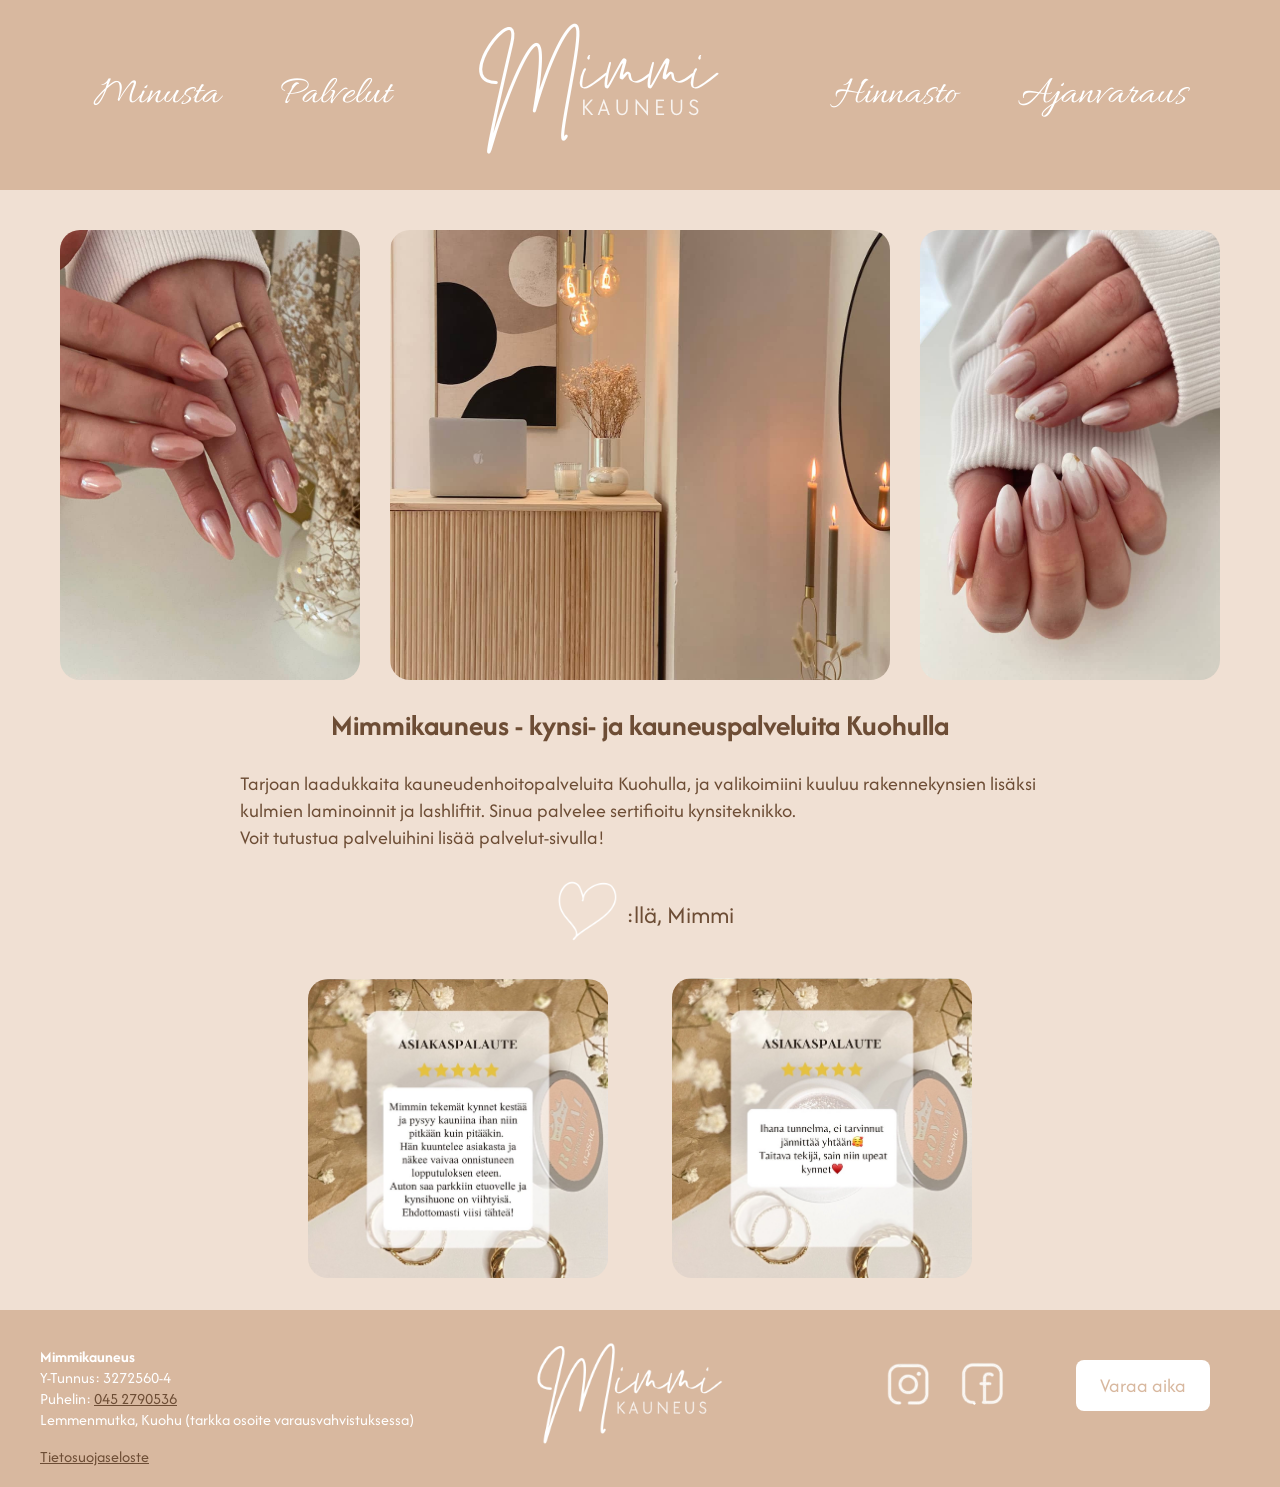
==== commit d453c0d5: "Muokattu etusivun tekstiä" ====
--- a/index.html
+++ b/index.html
@@ -41,13 +41,14 @@
             <img src="images/etusivukuva2.jpg" width="300" alt="Mallikuva babyboomer kynsistä">
             </div>
         </section>
-
-        
+ 
     <h2>Mimmikauneus - kynsi- ja kauneuspalveluita Kuohulla</h2>
    
      <div class="text-content">
-<p>Tarjoan laadukkaita kauneudenhoitopalveluita, ja valikoimiini kuuluu rakennekynsien lisäksi
-    kulmien laminoinnit ja lashliftit. Palveluihini voit tutustua lisää palvelut-sivulla!
+<p>Tarjoan laadukkaita kauneudenhoitopalveluita Kuohulla, ja valikoimiini kuuluu rakennekynsien lisäksi
+    kulmien laminoinnit ja lashliftit. Sinua palvelee sertifioitu kynsiteknikko. <br>
+    Voit tutustua palveluihini lisää palvelut-sivulla!
+    
 </p>
 </div>  
 
@@ -61,8 +62,6 @@
     </div>
 </div>
 
-
-
 <div class="feedback-container">
     <div class="feedback-img">
     <img src="images/arvostelu1.jpg" width="300px" alt="Asiakaspalaute kynsistä" >
@@ -70,9 +69,7 @@
 </div>
 </div>
 
-
-
-      </main>
+    </main>
 
     <footer>
     <div class="footer-info">
--- a/style.css
+++ b/style.css
@@ -236,9 +236,6 @@
     display: block;
 }
 
-.palvelut-page .text-content  {
-    padding-bottom: 20px;
-}
 
 footer {
     grid-area: footer;
